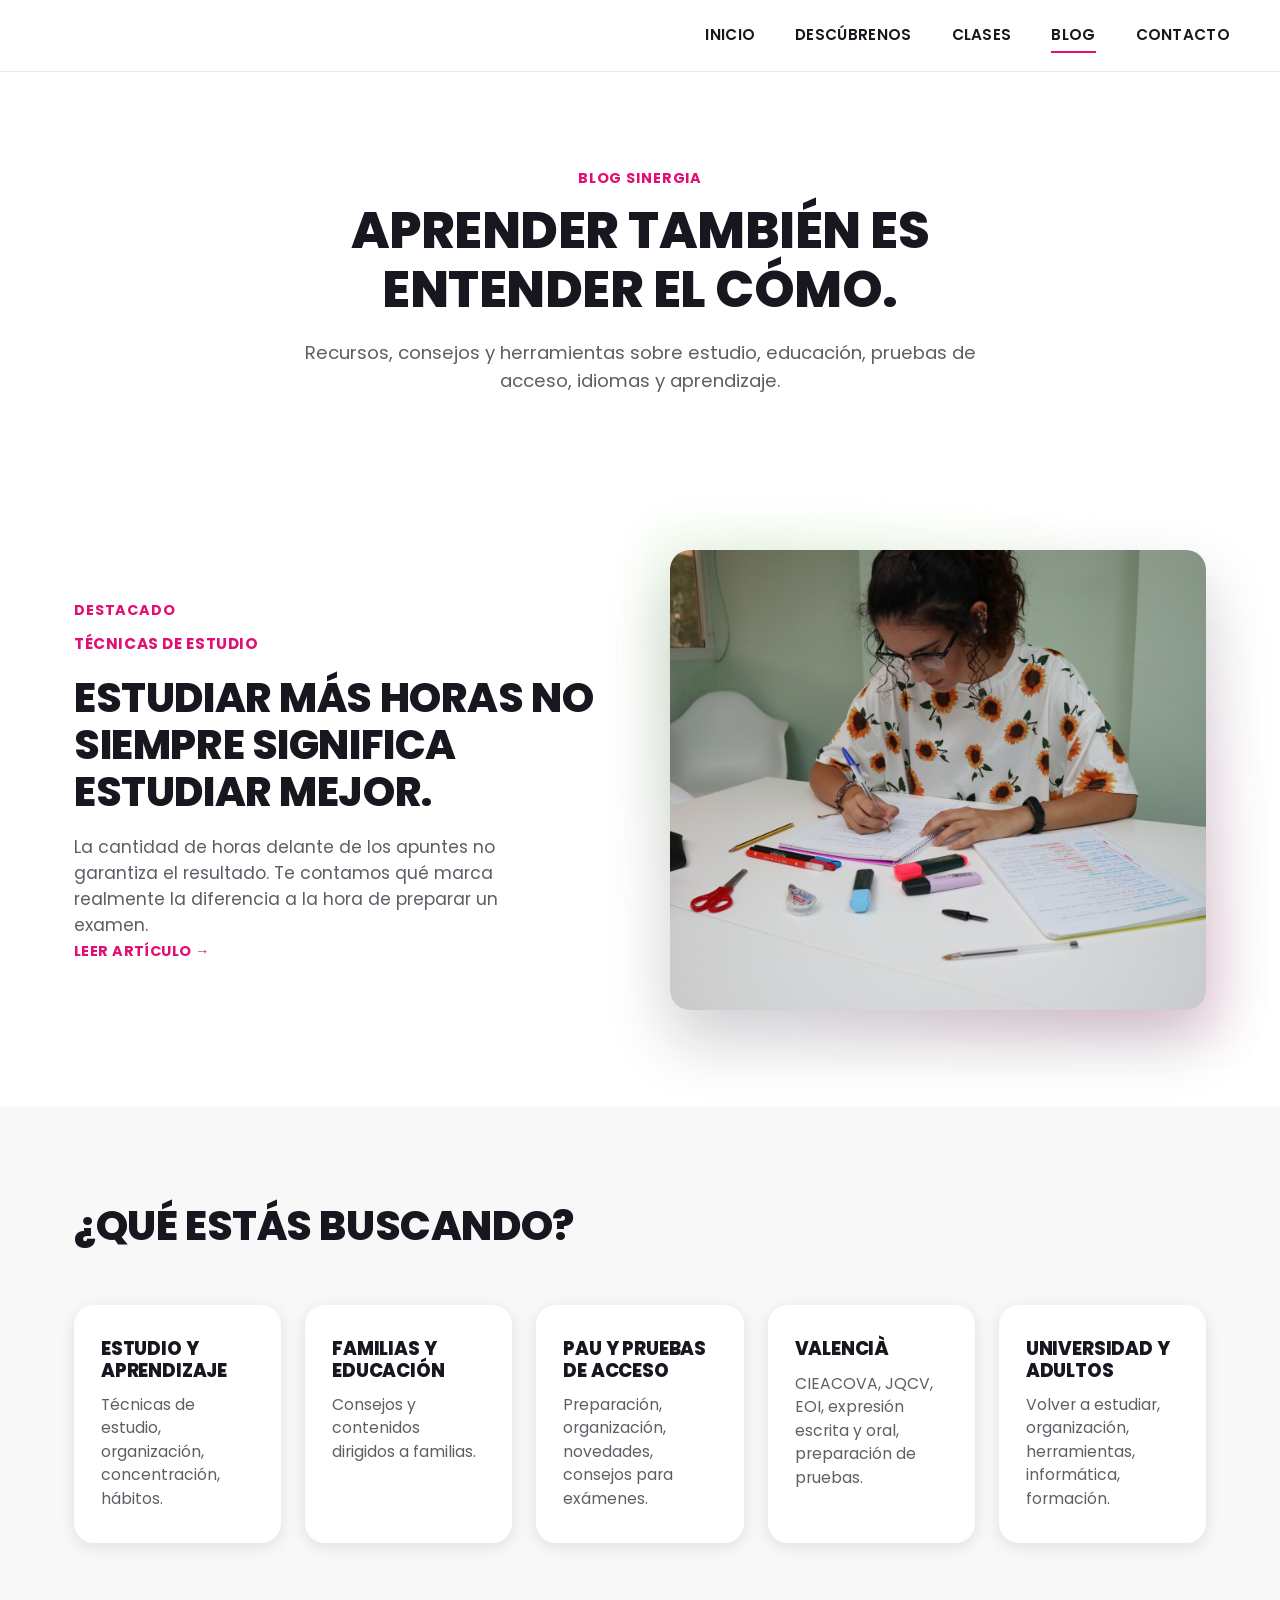
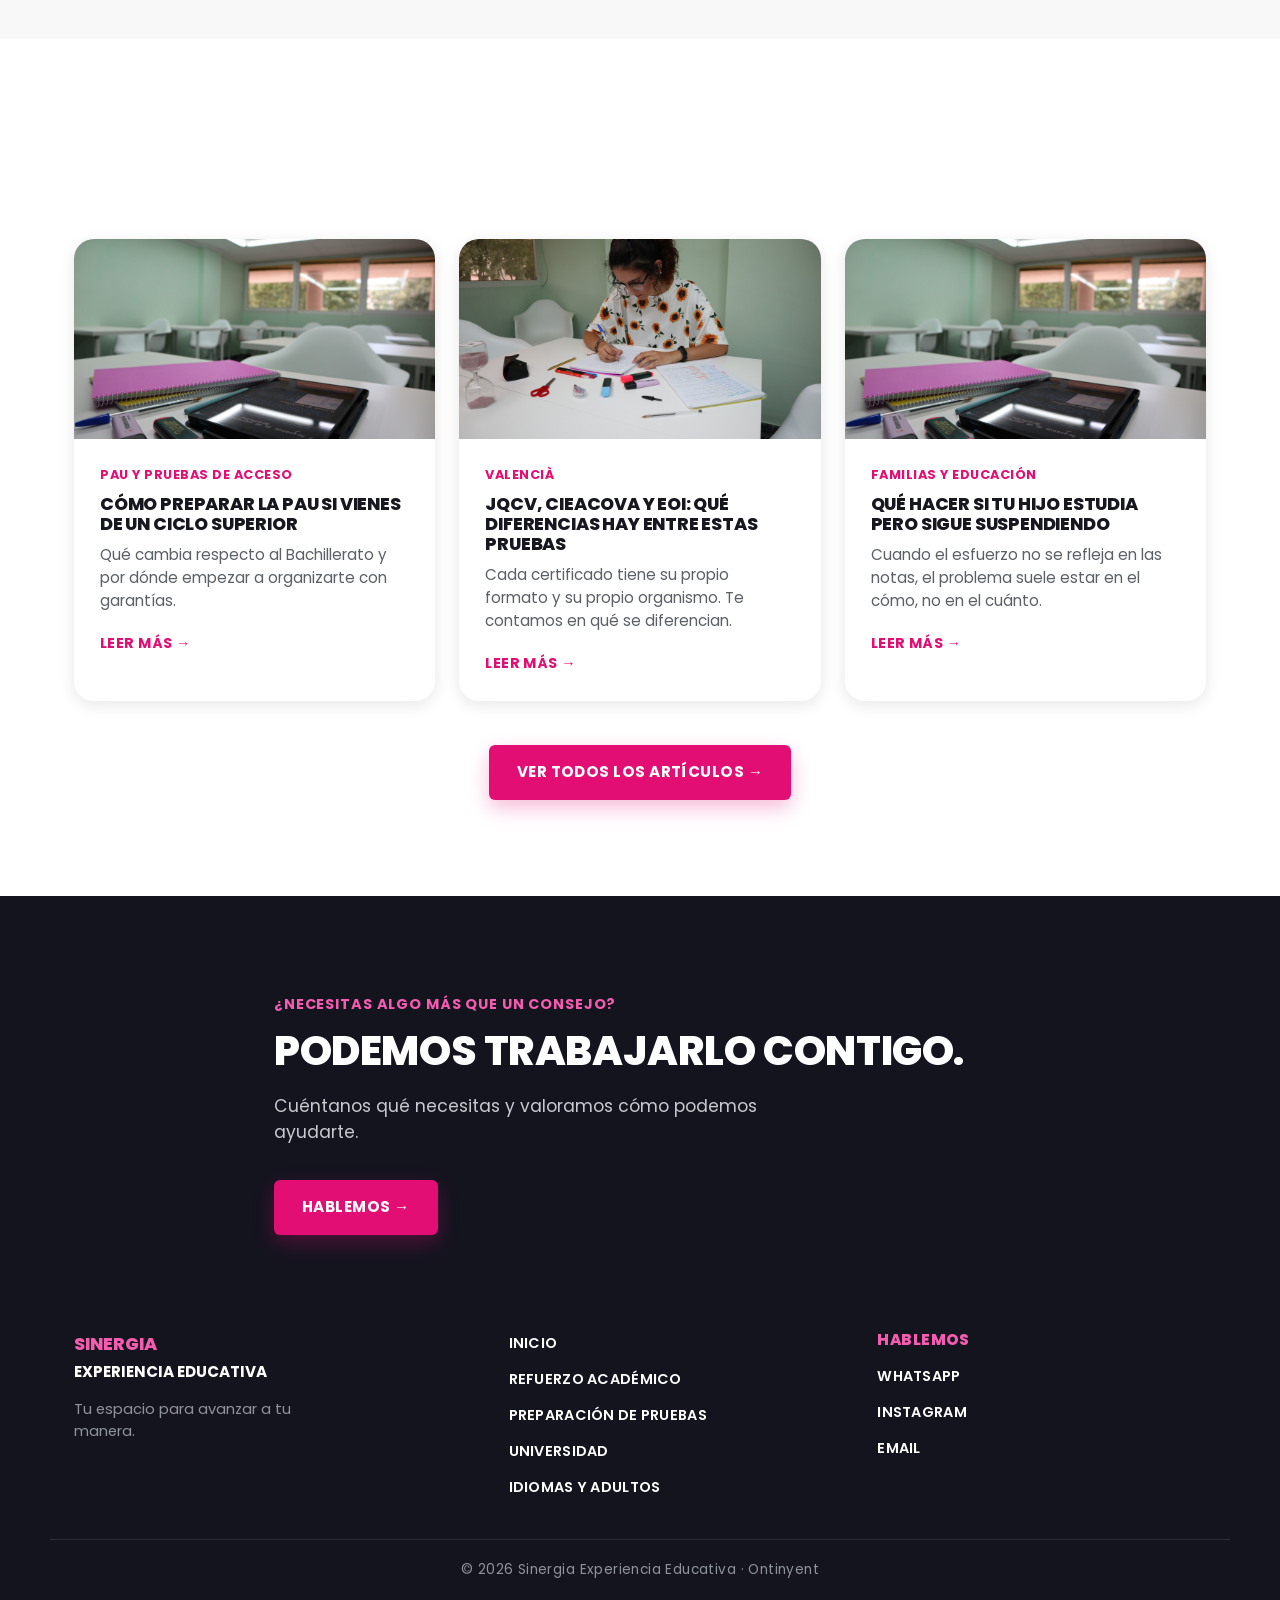
==== blog.html @ e7937186 "Añade la página de Blog y conecta el enlace "Blog" del menú Crea blog.html como plantilla visual par" ====
<!DOCTYPE html>
<html lang="es">
<head>
<meta charset="UTF-8">
<meta name="viewport" content="width=device-width, initial-scale=1.0">
<title>Blog · Sinergia</title>
<meta name="description" content="Recursos, consejos y herramientas de Sinergia sobre estudio, educación, pruebas de acceso, idiomas y aprendizaje.">
<link rel="preconnect" href="https://fonts.googleapis.com">
<link rel="preconnect" href="https://fonts.gstatic.com" crossorigin>
<link href="https://fonts.googleapis.com/css2?family=Poppins:wght@400;500;600;700;800&display=swap" rel="stylesheet">
<link rel="stylesheet" href="css/style.css">
</head>
<body>

<!-- ========== HEADER ========== -->
<header class="site-header">
  <div class="container header-inner">
    <nav class="main-nav" id="mainNav">
      <a href="index.html#inicio">Inicio</a>
      <a href="index.html#descubrenos">Descúbrenos</a>
      <a href="index.html#clases">Clases</a>
      <a href="blog.html" class="active">Blog</a>
      <a href="index.html#contacto">Contacto</a>
    </nav>

    <button class="nav-toggle" id="navToggle" aria-label="Abrir menú" aria-expanded="false">
      <span></span><span></span><span></span>
    </button>
  </div>
  <div class="nav-overlay" id="navOverlay"></div>
</header>

<main>

  <!-- ========== 1. CABECERA DEL BLOG ========== -->
  <section class="blog-hero">
    <div class="container" data-reveal>
      <span class="section-label">Blog Sinergia</span>
      <h1>Aprender también es entender el cómo.</h1>
      <p>Recursos, consejos y herramientas sobre estudio, educación, pruebas de acceso, idiomas y aprendizaje.</p>
    </div>
  </section>

  <!-- ========== 2. ARTICULO DESTACADO ========== -->
  <section class="about">
    <div class="container">
      <div class="about-content" data-reveal>
        <span class="section-label">Destacado</span>
        <span class="tag-line">Técnicas de estudio</span>
        <h2>Estudiar más horas no siempre significa estudiar mejor.</h2>
        <p>La cantidad de horas delante de los apuntes no garantiza el resultado. Te contamos qué marca realmente la diferencia a la hora de preparar un examen.</p>
        <a href="#" class="btn-link">Leer artículo →</a>
      </div>
      <div class="about-image" data-reveal>
        <img src="images/esto-es-sinergia.jpg" alt="Alumna de Sinergia estudiando en el aula">
      </div>
    </div>
  </section>

  <!-- ========== 3. CATEGORIAS ========== -->
  <section class="features tint-bg">
    <div class="container">
      <div class="section-intro" data-reveal>
        <h2>¿Qué estás buscando?</h2>
      </div>

      <div class="features-grid features-grid--five">
        <div class="feature-card card-white" data-reveal>
          <h3>Estudio y aprendizaje</h3>
          <p>Técnicas de estudio, organización, concentración, hábitos.</p>
        </div>
        <div class="feature-card card-white" data-reveal>
          <h3>Familias y educación</h3>
          <p>Consejos y contenidos dirigidos a familias.</p>
        </div>
        <div class="feature-card card-white" data-reveal>
          <h3>PAU y pruebas de acceso</h3>
          <p>Preparación, organización, novedades, consejos para exámenes.</p>
        </div>
        <div class="feature-card card-white" data-reveal>
          <h3>Valencià</h3>
          <p>CIEACOVA, JQCV, EOI, expresión escrita y oral, preparación de pruebas.</p>
        </div>
        <div class="feature-card card-white" data-reveal>
          <h3>Universidad y adultos</h3>
          <p>Volver a estudiar, organización, herramientas, informática, formación.</p>
        </div>
      </div>
    </div>
  </section>

  <!-- ========== 4. ULTIMOS ARTICULOS ========== -->
  <section class="features">
    <div class="container">
      <div class="section-intro" data-reveal>
        <h2>Lo último en Sinergia.</h2>
      </div>

      <div class="blog-grid">
        <article class="blog-card" data-reveal>
          <img src="images/hero-classroom.jpg" alt="">
          <div class="blog-card-body">
            <span class="category">PAU y pruebas de acceso</span>
            <h3>Cómo preparar la PAU si vienes de un ciclo superior</h3>
            <p>Qué cambia respecto al Bachillerato y por dónde empezar a organizarte con garantías.</p>
            <a href="#" class="btn-link">Leer más →</a>
          </div>
        </article>
        <article class="blog-card" data-reveal>
          <img src="images/esto-es-sinergia.jpg" alt="">
          <div class="blog-card-body">
            <span class="category">Valencià</span>
            <h3>JQCV, CIEACOVA y EOI: qué diferencias hay entre estas pruebas</h3>
            <p>Cada certificado tiene su propio formato y su propio organismo. Te contamos en qué se diferencian.</p>
            <a href="#" class="btn-link">Leer más →</a>
          </div>
        </article>
        <article class="blog-card" data-reveal>
          <img src="images/hero-classroom.jpg" alt="">
          <div class="blog-card-body">
            <span class="category">Familias y educación</span>
            <h3>Qué hacer si tu hijo estudia pero sigue suspendiendo</h3>
            <p>Cuando el esfuerzo no se refleja en las notas, el problema suele estar en el cómo, no en el cuánto.</p>
            <a href="#" class="btn-link">Leer más →</a>
          </div>
        </article>
      </div>

      <div class="blog-grid-footer">
        <a href="#" class="btn btn-primary">Ver todos los artículos →</a>
      </div>
    </div>
  </section>

  <!-- ========== 5. CTA FINAL ========== -->
  <section class="cta">
    <div class="container" data-reveal>
      <span class="section-label">¿Necesitas algo más que un consejo?</span>
      <h2>Podemos trabajarlo contigo.</h2>
      <p>Cuéntanos qué necesitas y valoramos cómo podemos ayudarte.</p>
      <a href="https://wa.me/34600000000" target="_blank" rel="noopener" class="btn btn-primary">Hablemos →</a>
    </div>
  </section>

</main>

<!-- ========== FOOTER ========== -->
<footer class="site-footer">
  <div class="container footer-inner">
    <div class="footer-brand">
      <div class="brand-name">Sinergia</div>
      <div class="brand-sub">Experiencia educativa</div>
      <p>Tu espacio para avanzar a tu manera.</p>
    </div>

    <div class="footer-col">
      <ul>
        <li><a href="index.html#inicio">Inicio</a></li>
        <li><a href="refuerzo-academico.html">Refuerzo académico</a></li>
        <li><a href="preparacion-pruebas.html">Preparación de pruebas</a></li>
        <li><a href="universidad.html">Universidad</a></li>
        <li><a href="idiomas-adultos.html">Idiomas y adultos</a></li>
      </ul>
    </div>

    <div class="footer-col">
      <h4>Hablemos</h4>
      <ul>
        <li><a href="https://wa.me/34600000000" target="_blank" rel="noopener">WhatsApp</a></li>
        <li><a href="https://instagram.com/sinergiaacademia" target="_blank" rel="noopener">Instagram</a></li>
        <li><a href="mailto:info@sinergiaacademia.com">Email</a></li>
      </ul>
    </div>
  </div>

  <div class="container footer-bottom">
    © 2026 Sinergia Experiencia Educativa · Ontinyent
  </div>
</footer>

<script src="js/script.js"></script>
</body>
</html>
---- css/style.css ----
/* =========================================================
   SINERGIA - Experiencia educativa | Landing page
   ========================================================= */

:root {
  --color-pink: #E20E73;
  --color-pink-dark: #C90C67;
  --color-pink-tint: #F45CB0;
  --color-dark: #14141f;
  --color-text: #17171f;
  --color-text-muted: #5b5f66;
  --color-bg: #ffffff;
  --color-bg-soft: #f7f8f7;
  --color-border: #e7e7e7;

  --font-heading: 'Poppins', Arial, sans-serif;
  --font-body: 'Poppins', Arial, sans-serif;

  --container-width: 1180px;
  --radius-lg: 20px;
  --radius-md: 12px;
  --radius-sm: 8px;
  --radius-pill: 6px;

  --shadow-sm: 0 4px 16px rgba(17, 17, 31, 0.10);
  --shadow-md: 0 16px 36px rgba(17, 17, 31, 0.14);
  --shadow-lg: 0 30px 64px rgba(17, 17, 31, 0.20);
  --ease: cubic-bezier(0.22, 1, 0.36, 1);

  --space-section: 96px;
}

/* [data-reveal] elements stay fully visible unless JS confirms it can
   both hide and reveal them (html.js-reveal, set on DOMContentLoaded) */
@media (prefers-reduced-motion: no-preference) {
  html.js-reveal [data-reveal] {
    opacity: 0;
    transform: translateY(18px);
    transition: opacity 0.7s var(--ease), transform 0.7s var(--ease);
  }

  html.js-reveal [data-reveal].is-visible {
    opacity: 1;
    transform: translateY(0);
  }

  .features-grid [data-reveal]:nth-child(2) { transition-delay: 0.08s; }
  .features-grid [data-reveal]:nth-child(3) { transition-delay: 0.16s; }
  .features-grid [data-reveal]:nth-child(4) { transition-delay: 0.24s; }

  .services-grid [data-reveal]:nth-child(2) { transition-delay: 0.08s; }
  .services-grid [data-reveal]:nth-child(3) { transition-delay: 0.16s; }
  .services-grid [data-reveal]:nth-child(4) { transition-delay: 0.24s; }
}

:focus-visible {
  outline: 2px solid var(--color-pink);
  outline-offset: 3px;
  border-radius: 4px;
}

/* ---------- Reset ---------- */
* {
  margin: 0;
  padding: 0;
  box-sizing: border-box;
}

html {
  scroll-behavior: smooth;
}

main [id] {
  scroll-margin-top: 96px;
}

body {
  font-family: var(--font-body);
  color: var(--color-text);
  background: var(--color-bg);
  line-height: 1.5;
  -webkit-font-smoothing: antialiased;
  overflow-x: hidden;
}

img {
  max-width: 100%;
  display: block;
}

a {
  text-decoration: none;
  color: inherit;
}

ul {
  list-style: none;
}

button {
  font-family: inherit;
  cursor: pointer;
  border: none;
  background: none;
}

.container {
  width: 100%;
  max-width: var(--container-width);
  margin: 0 auto;
  padding: 0 24px;
}

.section-label {
  display: inline-block;
  color: var(--color-pink);
  font-weight: 700;
  text-transform: uppercase;
  letter-spacing: 0.06em;
  font-size: 0.9rem;
  margin-bottom: 12px;
}

/* Línea de etiqueta corta (p.ej. "Primaria · ESO · Bachillerato") */
.tag-line {
  display: block;
  color: var(--color-pink);
  font-weight: 700;
  text-transform: uppercase;
  letter-spacing: 0.04em;
  font-size: 0.95rem;
  margin-bottom: 18px;
}

/* Párrafo destacado con borde lateral, para introducir una idea clave */
.quote-block {
  border-left: 4px solid var(--color-pink);
  padding-left: 24px;
  margin: 26px 0 44px;
  max-width: 720px;
  font-size: 1.15rem;
  font-weight: 500;
  color: var(--color-text);
  line-height: 1.6;
}

.quote-block strong {
  color: var(--color-pink-dark);
}

/* Alterna el fondo de una sección de tarjetas (blanco <-> gris suave) */
.features.tint-bg {
  background: var(--color-bg-soft);
}

.feature-card.card-white {
  background: #fff;
}

h1, h2, h3, h4 {
  font-family: var(--font-heading);
  font-weight: 800;
  color: var(--color-text);
  line-height: 1.15;
  letter-spacing: -0.01em;
  text-transform: uppercase;
}

h1 {
  font-size: clamp(2.2rem, 4vw, 3.4rem);
}

h2 {
  font-size: clamp(1.9rem, 3.2vw, 2.6rem);
}

h3 {
  font-size: 1.4rem;
}

p {
  color: var(--color-text-muted);
  font-size: 1.05rem;
}

/* ---------- Buttons ---------- */
.btn {
  display: inline-flex;
  align-items: center;
  gap: 8px;
  padding: 16px 28px;
  border-radius: var(--radius-pill);
  font-weight: 700;
  text-transform: uppercase;
  letter-spacing: 0.03em;
  font-size: 0.95rem;
  transition: transform 0.22s var(--ease), box-shadow 0.22s var(--ease), background-color 0.22s var(--ease);
  white-space: nowrap;
}

.btn-primary {
  background: var(--color-pink);
  color: #fff;
  box-shadow: 0 8px 20px rgba(226, 14, 115, 0.28);
}

.btn-primary:hover {
  background: var(--color-pink-dark);
  transform: translateY(-3px);
  box-shadow: 0 14px 28px rgba(226, 14, 115, 0.32);
}

.btn-primary:active {
  transform: translateY(-1px);
}

.btn-link {
  color: var(--color-pink);
  font-weight: 700;
  text-transform: uppercase;
  font-size: 0.9rem;
  letter-spacing: 0.03em;
  display: inline-flex;
  align-items: center;
  gap: 6px;
  transition: gap 0.22s var(--ease), color 0.18s ease;
}

.btn-link:hover {
  gap: 12px;
  color: var(--color-pink-dark);
}

/* ---------- Header ---------- */
.site-header {
  position: sticky;
  top: 0;
  z-index: 1000;
  background: rgba(255, 255, 255, 0.92);
  backdrop-filter: blur(8px);
  -webkit-backdrop-filter: blur(8px);
  border-bottom: 1px solid var(--color-border);
}

.header-inner {
  display: flex;
  align-items: center;
  justify-content: flex-end;
  padding: 18px 0;
}

.main-nav {
  display: flex;
  align-items: center;
  gap: 40px;
}

.main-nav a {
  font-weight: 600;
  text-transform: uppercase;
  font-size: 0.95rem;
  letter-spacing: 0.02em;
  color: var(--color-text);
  position: relative;
  padding: 6px 0;
}

.main-nav a::after {
  content: '';
  position: absolute;
  left: 0;
  bottom: 0;
  width: 0;
  height: 2px;
  background: var(--color-pink);
  transition: width 0.2s ease;
}

.main-nav a:hover::after,
.main-nav a.active::after {
  width: 100%;
}

.nav-toggle {
  display: none;
  flex-direction: column;
  gap: 5px;
  padding: 6px;
  z-index: 1100;
}

.nav-toggle span {
  width: 26px;
  height: 3px;
  background: var(--color-text);
  border-radius: 2px;
  transition: transform 0.25s ease, opacity 0.25s ease;
}

.nav-toggle.is-open span:nth-child(1) {
  transform: translateY(8px) rotate(45deg);
}
.nav-toggle.is-open span:nth-child(2) {
  opacity: 0;
}
.nav-toggle.is-open span:nth-child(3) {
  transform: translateY(-8px) rotate(-45deg);
}

/* ---------- Hero ---------- */
.hero {
  padding: var(--space-section) 0;
}

.hero .container {
  display: grid;
  grid-template-columns: 1fr 1fr;
  gap: 60px;
  align-items: center;
}

.hero-logo {
  display: block;
  height: 160px;
  width: auto;
  margin: 0 auto 24px;
}

.hero-content h1 {
  margin-bottom: 22px;
}

.hero-content p {
  max-width: 460px;
  margin-bottom: 34px;
  font-size: 1.1rem;
}

.hero-image {
  position: relative;
}

.hero-image::before {
  content: '';
  position: absolute;
  inset: -24px;
  z-index: -1;
  background: radial-gradient(circle at 70% 20%, rgba(226, 14, 115, 0.14), transparent 60%),
    radial-gradient(circle at 15% 85%, rgba(79, 195, 232, 0.14), transparent 55%);
  filter: blur(20px);
}

.hero-image img {
  border-radius: var(--radius-lg);
  width: 100%;
  height: 460px;
  object-fit: cover;
  box-shadow: var(--shadow-lg);
}

/* ---------- Features (Mucho mas que clases de repaso) ---------- */
.features {
  padding: var(--space-section) 0;
  background: var(--color-bg);
}

.features .section-intro {
  max-width: 640px;
  margin-bottom: 56px;
}

.features .section-intro h2 {
  margin-bottom: 20px;
}

.features-grid {
  display: grid;
  grid-template-columns: repeat(4, 1fr);
  gap: 24px;
}

.features-grid--three {
  grid-template-columns: repeat(3, 1fr);
}

.features-grid--five {
  grid-template-columns: repeat(5, 1fr);
}

.feature-card {
  background: var(--color-bg-soft);
  border: 1px solid transparent;
  border-radius: var(--radius-lg);
  padding: 32px 26px;
  box-shadow: var(--shadow-sm);
  transition: transform 0.3s var(--ease), box-shadow 0.3s var(--ease), border-color 0.3s var(--ease);
}

.feature-card:hover {
  transform: translateY(-8px);
  border-color: rgba(226, 14, 115, 0.14);
  box-shadow: var(--shadow-lg);
}

.feature-card .num {
  color: var(--color-pink);
  font-family: var(--font-heading);
  font-weight: 800;
  font-size: 2rem;
  margin-bottom: 14px;
  display: block;
}

.feature-card h3 {
  margin-bottom: 12px;
  text-transform: uppercase;
  font-size: 1.15rem;
}

.feature-card p {
  font-size: 0.98rem;
}

/* ---------- Esto es Sinergia ---------- */
.about {
  padding: var(--space-section) 0;
}

.about .container {
  display: grid;
  grid-template-columns: 1fr 1fr;
  gap: 60px;
  align-items: center;
}

.about-content h2 {
  margin-bottom: 20px;
}

.about-content p {
  max-width: 460px;
  font-size: 1.08rem;
}

.about-image {
  position: relative;
}

.about-image::before {
  content: '';
  position: absolute;
  inset: -24px;
  z-index: -1;
  background: radial-gradient(circle at 20% 15%, rgba(126, 217, 87, 0.14), transparent 55%),
    radial-gradient(circle at 80% 85%, rgba(226, 14, 115, 0.12), transparent 55%);
  filter: blur(20px);
}

.about-image img {
  border-radius: var(--radius-lg);
  width: 100%;
  height: 460px;
  object-fit: cover;
  box-shadow: var(--shadow-lg);
}

/* ---------- Encuentra lo que necesitas (services) ---------- */
.services {
  padding: var(--space-section) 0;
  background: var(--color-bg-soft);
}

.services .section-intro {
  max-width: 640px;
  margin-bottom: 56px;
}

.services .section-intro h2 {
  margin-bottom: 20px;
}

.services-grid {
  display: grid;
  grid-template-columns: 1fr 1fr;
  gap: 24px;
}

.services-grid--three {
  grid-template-columns: repeat(3, 1fr);
}

.service-card {
  background: #fff;
  border-radius: var(--radius-lg);
  padding: 34px;
  box-shadow: var(--shadow-md);
  transition: transform 0.3s var(--ease), box-shadow 0.3s var(--ease);
}

.service-card:hover {
  transform: translateY(-8px);
  box-shadow: var(--shadow-lg);
}

.service-card h3 {
  margin-bottom: 4px;
}

.service-card h3 + p {
  margin-top: 10px;
}

.service-card .tag {
  display: block;
  color: var(--color-pink);
  font-weight: 700;
  text-transform: uppercase;
  font-size: 0.85rem;
  letter-spacing: 0.04em;
  margin-bottom: 14px;
}

.service-card p {
  margin-bottom: 22px;
  font-size: 0.98rem;
}

/* ---------- CTA (Cuentanos que buscas) ---------- */
.cta {
  background: var(--color-dark);
  padding: var(--space-section) 0;
}

.cta .container {
  max-width: 780px;
}

.cta .section-label {
  color: var(--color-pink-tint);
}

.cta h2 {
  color: #fff;
  margin-bottom: 20px;
}

.cta p {
  color: #c8c9ce;
  margin-bottom: 34px;
  max-width: 560px;
  font-size: 1.08rem;
}

/* ---------- Estamos aqui / Empezamos (contact intro) ---------- */
.contact-intro {
  padding: var(--space-section) 0 60px;
}

.contact-intro .section-label {
  color: var(--color-text);
}

.contact-intro h2 {
  color: var(--color-pink);
}

/* ---------- Map + address (dark) ---------- */
.contact-map {
  background: var(--color-dark);
  padding: 56px 0 70px;
}

.contact-map .container {
  display: grid;
  grid-template-columns: 1fr 1fr;
  gap: 56px;
  align-items: start;
}

.map-embed {
  width: 100%;
  height: 420px;
  border: 0;
  border-radius: var(--radius-md);
  filter: grayscale(0.1);
}

.contact-address {
  padding: 0 20px;
}

.contact-address .brand {
  color: var(--color-pink-tint);
  font-weight: 800;
  text-transform: uppercase;
  font-size: 1.15rem;
  letter-spacing: 0.02em;
  margin-bottom: 16px;
}

.contact-address .lines {
  color: #fff;
  font-weight: 700;
  text-transform: uppercase;
  font-size: 1.1rem;
  line-height: 1.5;
  margin-bottom: 28px;
}

/* ---------- Footer ---------- */
.site-footer {
  background: var(--color-dark);
  color: #c8c9ce;
  padding: 0 0 24px;
}

.footer-inner {
  display: grid;
  grid-template-columns: 1.2fr 1fr 1fr;
  gap: 40px;
  padding-bottom: 40px;
  border-bottom: 1px solid rgba(255, 255, 255, 0.1);
}

.footer-brand .brand-name {
  color: var(--color-pink-tint);
  font-weight: 800;
  text-transform: uppercase;
  font-size: 1.1rem;
}

.footer-brand .brand-sub {
  color: #fff;
  font-weight: 700;
  text-transform: uppercase;
  font-size: 0.95rem;
  margin-top: 4px;
}

.footer-brand p {
  color: #8f939b;
  margin-top: 14px;
  max-width: 280px;
  font-size: 0.92rem;
}

.footer-col h4 {
  color: var(--color-pink-tint);
  font-size: 0.95rem;
  margin-bottom: 16px;
  text-transform: uppercase;
  letter-spacing: 0.03em;
}

.footer-col ul {
  display: flex;
  flex-direction: column;
  gap: 12px;
}

.footer-col a {
  color: #fff;
  font-weight: 600;
  text-transform: uppercase;
  font-size: 0.9rem;
  letter-spacing: 0.02em;
  transition: color 0.18s ease;
}

.footer-col a:hover {
  color: var(--color-pink-tint);
}

.footer-bottom {
  padding-top: 20px;
  text-align: center;
  font-size: 0.85rem;
  color: #8f939b;
  letter-spacing: 0.03em;
}

/* ---------- Listado de asignaturas / temas (píldoras) ---------- */
.subject-pills {
  display: flex;
  flex-wrap: wrap;
  gap: 14px;
  margin-top: 12px;
}

.subject-pill {
  background: #fff;
  border: 1px solid var(--color-border);
  border-radius: 999px;
  padding: 12px 24px;
  font-weight: 600;
  font-size: 0.95rem;
  color: var(--color-text);
  box-shadow: var(--shadow-sm);
}

/* ---------- Blog: cabecera centrada ---------- */
.blog-hero {
  padding: var(--space-section) 0 60px;
  text-align: center;
}

.blog-hero .container {
  max-width: 760px;
  margin: 0 auto;
}

.blog-hero .section-label {
  display: block;
}

.blog-hero h1 {
  margin-bottom: 20px;
}

.blog-hero p {
  font-size: 1.15rem;
}

/* ---------- Blog: tarjetas de artículo ---------- */
.blog-grid {
  display: grid;
  grid-template-columns: repeat(3, 1fr);
  gap: 24px;
}

.blog-card {
  background: #fff;
  border-radius: var(--radius-lg);
  overflow: hidden;
  box-shadow: var(--shadow-sm);
  transition: transform 0.3s var(--ease), box-shadow 0.3s var(--ease);
}

.blog-card:hover {
  transform: translateY(-8px);
  box-shadow: var(--shadow-lg);
}

.blog-card img {
  width: 100%;
  height: 200px;
  object-fit: cover;
}

.blog-card-body {
  padding: 26px;
}

.blog-card .category {
  display: block;
  color: var(--color-pink);
  font-weight: 700;
  text-transform: uppercase;
  letter-spacing: 0.04em;
  font-size: 0.8rem;
  margin-bottom: 10px;
}

.blog-card h3 {
  font-size: 1.1rem;
  margin-bottom: 10px;
}

.blog-card p {
  font-size: 0.95rem;
  margin-bottom: 18px;
}

.blog-grid-footer {
  text-align: center;
  margin-top: 44px;
}

/* =========================================================
   Responsive
   ========================================================= */

@media (max-width: 992px) {
  :root {
    --space-section: 72px;
  }

  .hero .container,
  .about .container,
  .contact-map .container {
    grid-template-columns: 1fr;
  }

  .contact-map .container {
    gap: 32px;
  }

  .map-embed {
    height: 320px;
  }

  .contact-address {
    padding: 0;
  }

  .footer-inner {
    grid-template-columns: 1fr 1fr;
  }

  .about-image {
    order: -1;
  }

  .hero-image img,
  .about-image img {
    height: 340px;
  }

  .features-grid {
    grid-template-columns: repeat(2, 1fr);
  }

  .services-grid {
    grid-template-columns: 1fr 1fr;
  }

  .blog-grid {
    grid-template-columns: 1fr 1fr;
  }

}

@media (max-width: 768px) {
  .main-nav {
    position: fixed;
    top: 0;
    right: 0;
    height: 100vh;
    width: min(320px, 80%);
    background: #fff;
    flex-direction: column;
    align-items: flex-start;
    justify-content: flex-start;
    gap: 8px;
    padding: 100px 32px 32px;
    transform: translateX(100%);
    transition: transform 0.3s ease;
    box-shadow: -8px 0 30px rgba(0, 0, 0, 0.12);
  }

  .main-nav.is-open {
    transform: translateX(0);
  }

  .main-nav a {
    width: 100%;
    padding: 14px 0;
    border-bottom: 1px solid var(--color-border);
  }

  .nav-toggle {
    display: flex;
  }

  .nav-overlay {
    display: none;
    position: fixed;
    inset: 0;
    background: rgba(0, 0, 0, 0.4);
    z-index: 999;
  }

  .nav-overlay.is-open {
    display: block;
  }

  .features-grid {
    grid-template-columns: 1fr;
  }

  .services-grid {
    grid-template-columns: 1fr;
  }

  .blog-grid {
    grid-template-columns: 1fr;
  }

  h1 {
    font-size: 2.2rem;
  }

  .hero-content p {
    max-width: 100%;
  }

  .footer-inner {
    grid-template-columns: 1fr;
    gap: 32px;
  }
}

@media (max-width: 480px) {
  .container {
    padding: 0 18px;
  }

  .btn {
    width: 100%;
    justify-content: center;
  }

  .hero-image img,
  .about-image img {
    height: 240px;
  }

  .hero-logo {
    height: 110px;
  }
}
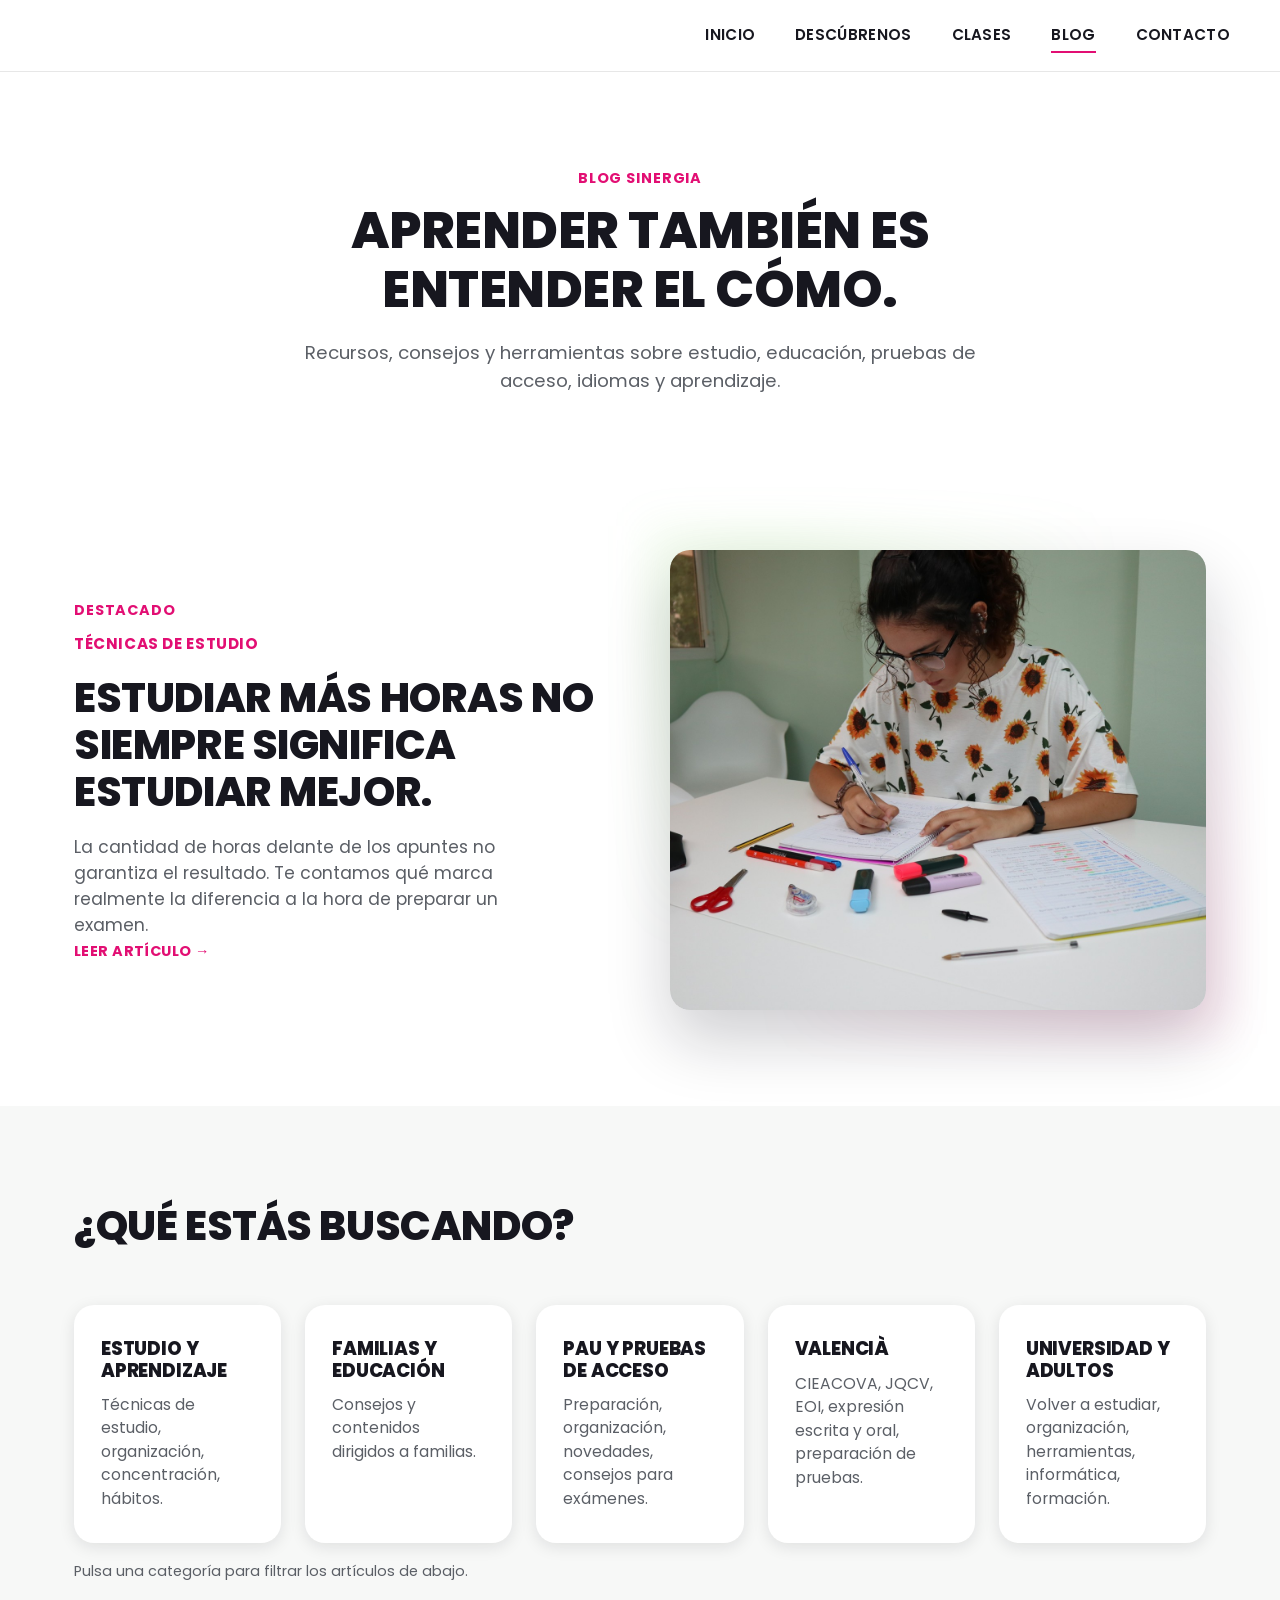
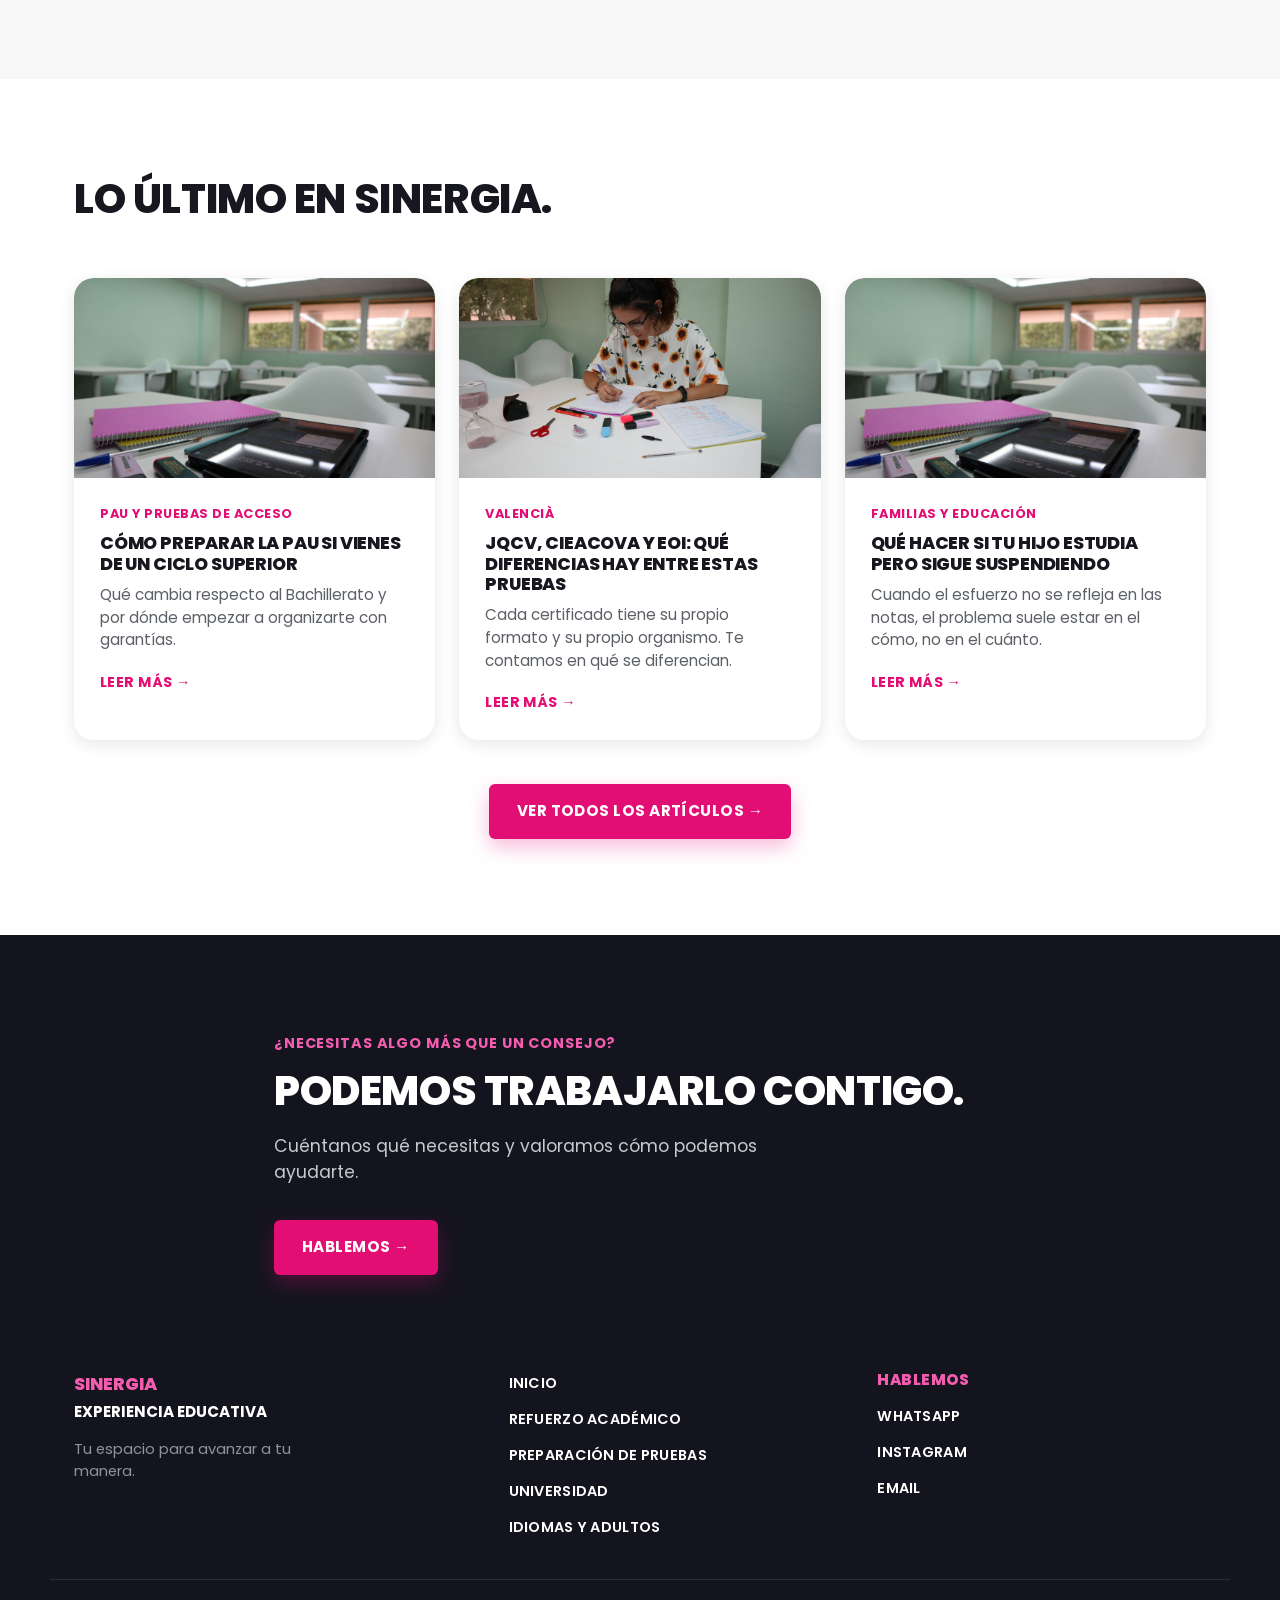
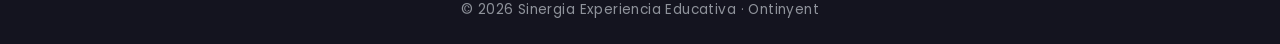
==== commit 39a1d807: "Añade personalidad e interactividad a las páginas secundarias No se toca index.html. Tres componente" ====
--- a/blog.html
+++ b/blog.html
@@ -65,27 +65,28 @@
       </div>
 
       <div class="features-grid features-grid--five">
-        <div class="feature-card card-white" data-reveal>
+        <div class="feature-card card-white filterable" data-filter-category="estudio" data-reveal>
           <h3>Estudio y aprendizaje</h3>
           <p>Técnicas de estudio, organización, concentración, hábitos.</p>
         </div>
-        <div class="feature-card card-white" data-reveal>
+        <div class="feature-card card-white filterable" data-filter-category="familias" data-reveal>
           <h3>Familias y educación</h3>
           <p>Consejos y contenidos dirigidos a familias.</p>
         </div>
-        <div class="feature-card card-white" data-reveal>
+        <div class="feature-card card-white filterable" data-filter-category="pau" data-reveal>
           <h3>PAU y pruebas de acceso</h3>
           <p>Preparación, organización, novedades, consejos para exámenes.</p>
         </div>
-        <div class="feature-card card-white" data-reveal>
+        <div class="feature-card card-white filterable" data-filter-category="valencia" data-reveal>
           <h3>Valencià</h3>
           <p>CIEACOVA, JQCV, EOI, expresión escrita y oral, preparación de pruebas.</p>
         </div>
-        <div class="feature-card card-white" data-reveal>
+        <div class="feature-card card-white filterable" data-filter-category="universidad" data-reveal>
           <h3>Universidad y adultos</h3>
           <p>Volver a estudiar, organización, herramientas, informática, formación.</p>
         </div>
       </div>
+      <p style="margin-top: 18px; font-size: 0.9rem; color: var(--color-text-muted);">Pulsa una categoría para filtrar los artículos de abajo.</p>
     </div>
   </section>
 
@@ -94,10 +95,11 @@
     <div class="container">
       <div class="section-intro" data-reveal>
         <h2>Lo último en Sinergia.</h2>
+        <p class="blog-filter-status">Mostrando: <strong></strong> · <button type="button">ver todas</button></p>
       </div>
 
       <div class="blog-grid">
-        <article class="blog-card" data-reveal>
+        <article class="blog-card" data-article-category="pau" data-reveal>
           <img src="images/hero-classroom.jpg" alt="">
           <div class="blog-card-body">
             <span class="category">PAU y pruebas de acceso</span>
@@ -106,7 +108,7 @@
             <a href="#" class="btn-link">Leer más →</a>
           </div>
         </article>
-        <article class="blog-card" data-reveal>
+        <article class="blog-card" data-article-category="valencia" data-reveal>
           <img src="images/esto-es-sinergia.jpg" alt="">
           <div class="blog-card-body">
             <span class="category">Valencià</span>
@@ -115,7 +117,7 @@
             <a href="#" class="btn-link">Leer más →</a>
           </div>
         </article>
-        <article class="blog-card" data-reveal>
+        <article class="blog-card" data-article-category="familias" data-reveal>
           <img src="images/hero-classroom.jpg" alt="">
           <div class="blog-card-body">
             <span class="category">Familias y educación</span>
@@ -125,6 +127,8 @@
           </div>
         </article>
       </div>
+
+      <p class="blog-empty">Aún no hay artículos publicados en esta categoría. ¡Vuelve pronto!</p>
 
       <div class="blog-grid-footer">
         <a href="#" class="btn btn-primary">Ver todos los artículos →</a>
--- a/css/style.css
+++ b/css/style.css
@@ -776,6 +776,167 @@
   margin-top: 44px;
 }
 
+/* ---------- Filtro de categoría del blog ---------- */
+.feature-card.filterable {
+  cursor: pointer;
+  text-align: left;
+}
+
+.feature-card.filterable:hover {
+  border-color: rgba(226, 14, 115, 0.25);
+}
+
+.feature-card.filterable.is-active {
+  background: var(--color-pink);
+  border-color: var(--color-pink);
+}
+
+.feature-card.filterable.is-active h3,
+.feature-card.filterable.is-active p {
+  color: #fff;
+}
+
+.blog-filter-status {
+  display: none;
+  align-items: center;
+  gap: 10px;
+  margin: -12px 0 32px;
+  font-size: 0.95rem;
+  color: var(--color-text-muted);
+}
+
+.blog-filter-status.is-active {
+  display: flex;
+}
+
+.blog-filter-status strong {
+  color: var(--color-text);
+}
+
+.blog-filter-status button {
+  color: var(--color-pink);
+  font-weight: 700;
+  text-decoration: underline;
+}
+
+.blog-empty {
+  display: none;
+  color: var(--color-text-muted);
+  padding: 40px 0;
+}
+
+.blog-empty.is-active {
+  display: block;
+}
+
+/* ---------- Diagrama de proceso (pasos conectados) ---------- */
+.process-track {
+  display: grid;
+  grid-template-columns: repeat(3, 1fr);
+  gap: 32px;
+  position: relative;
+}
+
+.process-track::before {
+  content: '';
+  position: absolute;
+  top: 28px;
+  left: 28px;
+  right: 28px;
+  height: 2px;
+  background: repeating-linear-gradient(
+    90deg,
+    rgba(226, 14, 115, 0.35) 0,
+    rgba(226, 14, 115, 0.35) 8px,
+    transparent 8px,
+    transparent 16px
+  );
+}
+
+.process-step {
+  position: relative;
+  z-index: 1;
+}
+
+.process-dot {
+  width: 56px;
+  height: 56px;
+  border-radius: 50%;
+  background: var(--color-pink);
+  color: #fff;
+  display: flex;
+  align-items: center;
+  justify-content: center;
+  font-family: var(--font-heading);
+  font-weight: 800;
+  font-size: 1.1rem;
+  box-shadow: var(--shadow-md);
+  margin-bottom: 20px;
+}
+
+.process-step h3 {
+  margin-bottom: 10px;
+  font-size: 1.15rem;
+}
+
+/* ---------- Pestañas interactivas ---------- */
+.tabs-nav {
+  display: flex;
+  flex-wrap: wrap;
+  gap: 12px;
+  margin-bottom: 32px;
+}
+
+.tabs-btn {
+  padding: 14px 26px;
+  border-radius: var(--radius-pill);
+  border: 2px solid var(--color-border);
+  background: #fff;
+  font-weight: 700;
+  text-transform: uppercase;
+  font-size: 0.9rem;
+  letter-spacing: 0.02em;
+  color: var(--color-text-muted);
+  transition: all 0.22s var(--ease);
+}
+
+.tabs-btn:hover {
+  border-color: var(--color-pink);
+  color: var(--color-text);
+}
+
+.tabs-btn.is-active {
+  background: var(--color-pink);
+  border-color: var(--color-pink);
+  color: #fff;
+  box-shadow: var(--shadow-sm);
+}
+
+.tabs-panel {
+  display: none;
+}
+
+.tabs-panel.is-active {
+  display: block;
+}
+
+.tabs-panel-card {
+  background: #fff;
+  border-radius: var(--radius-lg);
+  padding: 44px;
+  box-shadow: var(--shadow-md);
+}
+
+.tabs-panel-card h3 {
+  margin-bottom: 14px;
+}
+
+.tabs-panel-card p {
+  font-size: 1.05rem;
+  max-width: 640px;
+  margin: 0;
+}
+
 /* =========================================================
    Responsive
    ========================================================= */
@@ -831,6 +992,42 @@
 }
 
 @media (max-width: 768px) {
+  .process-track {
+    grid-template-columns: 1fr;
+    gap: 36px;
+  }
+
+  .process-track::before {
+    top: 0;
+    bottom: 0;
+    left: 27px;
+    right: auto;
+    width: 2px;
+    height: auto;
+    background: repeating-linear-gradient(
+      180deg,
+      rgba(226, 14, 115, 0.35) 0,
+      rgba(226, 14, 115, 0.35) 8px,
+      transparent 8px,
+      transparent 16px
+    );
+  }
+
+  .process-step {
+    padding-left: 76px;
+  }
+
+  .process-dot {
+    position: absolute;
+    left: 0;
+    top: 0;
+    margin-bottom: 0;
+  }
+
+  .tabs-panel-card {
+    padding: 30px;
+  }
+
   .main-nav {
     position: fixed;
     top: 0;
